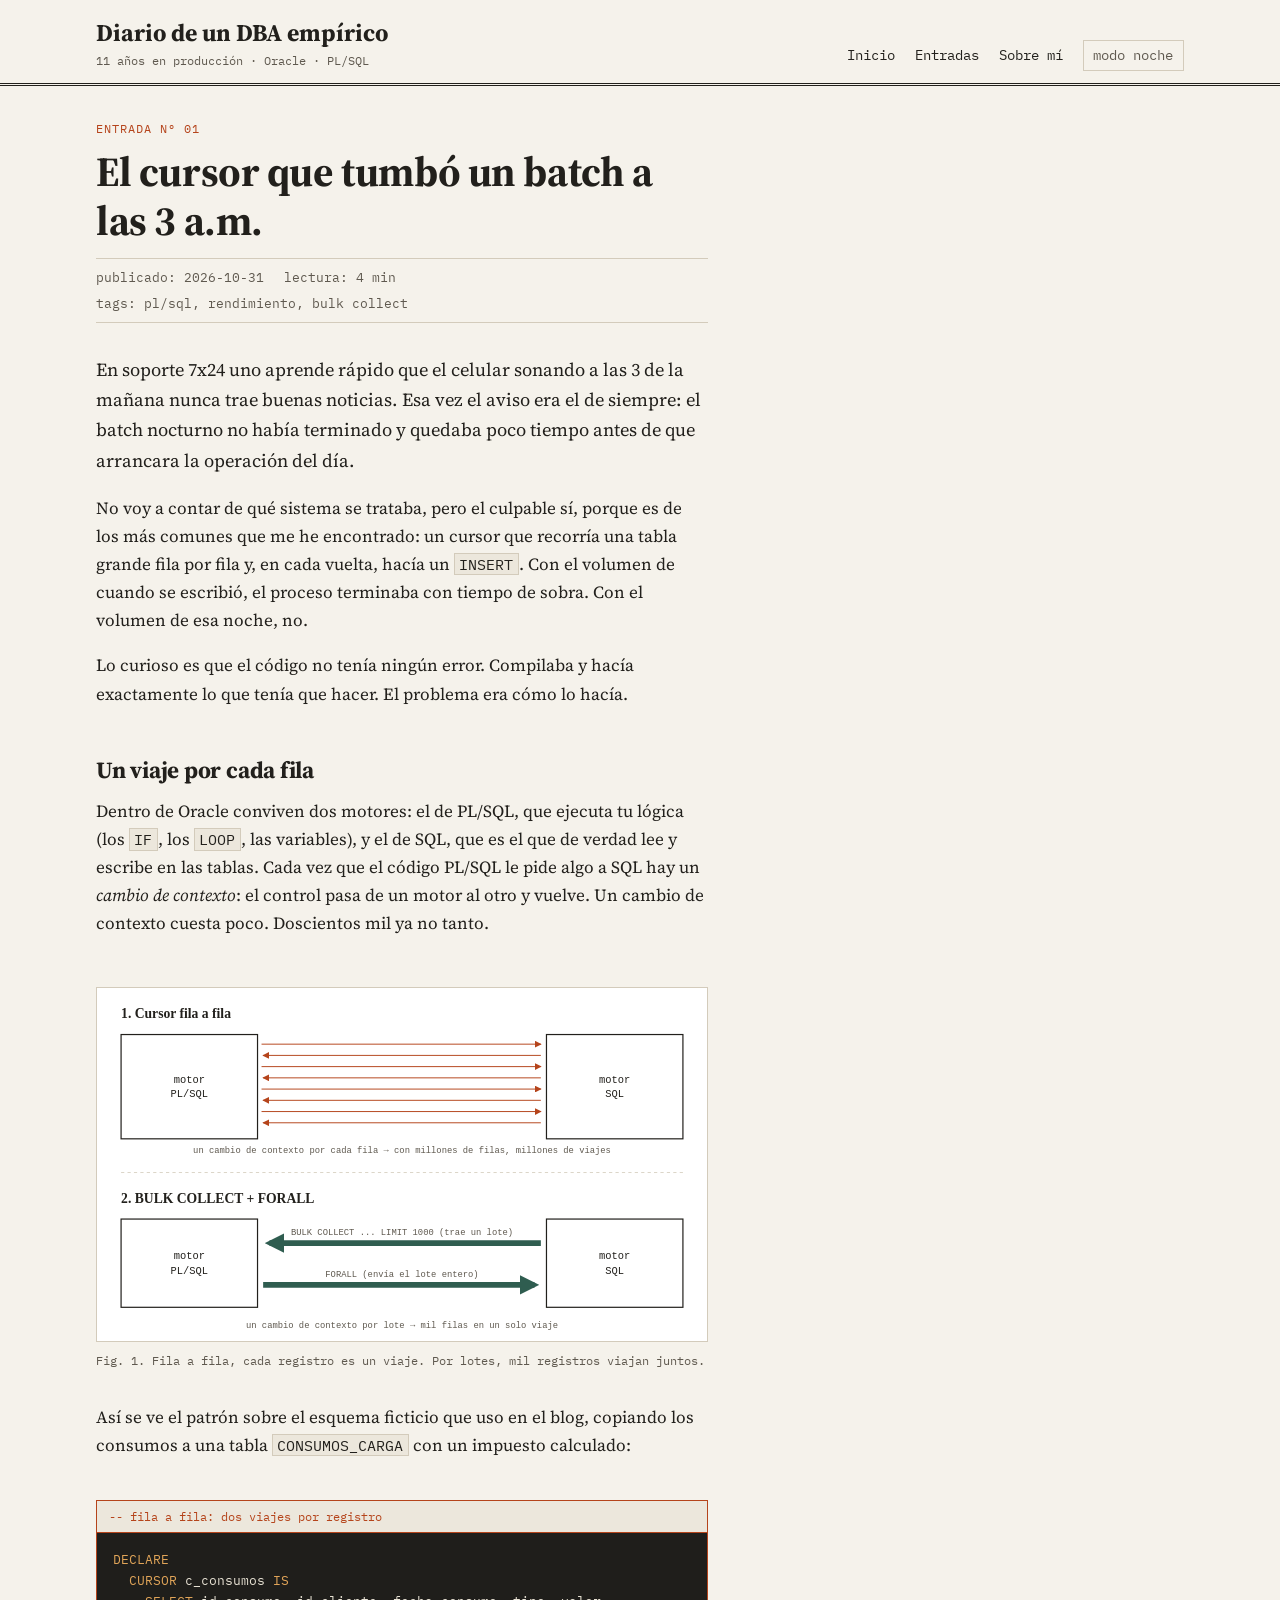
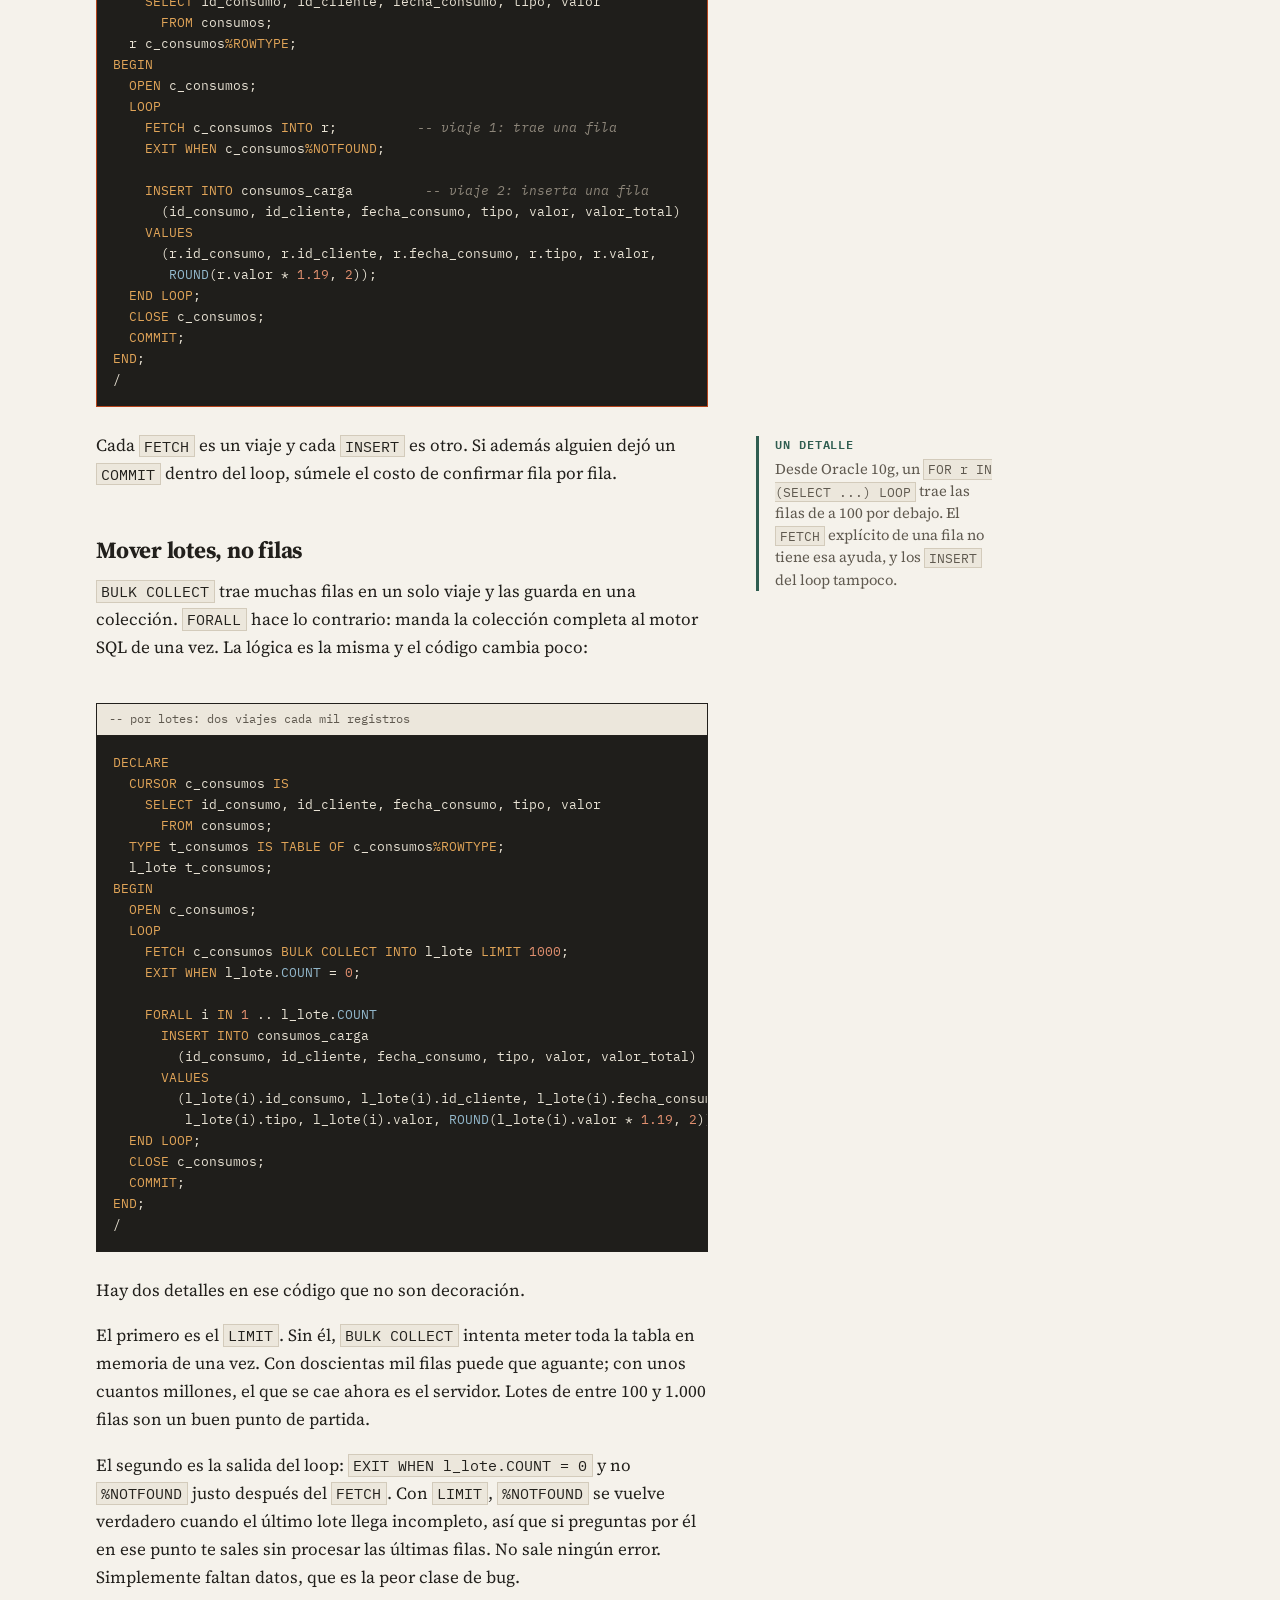
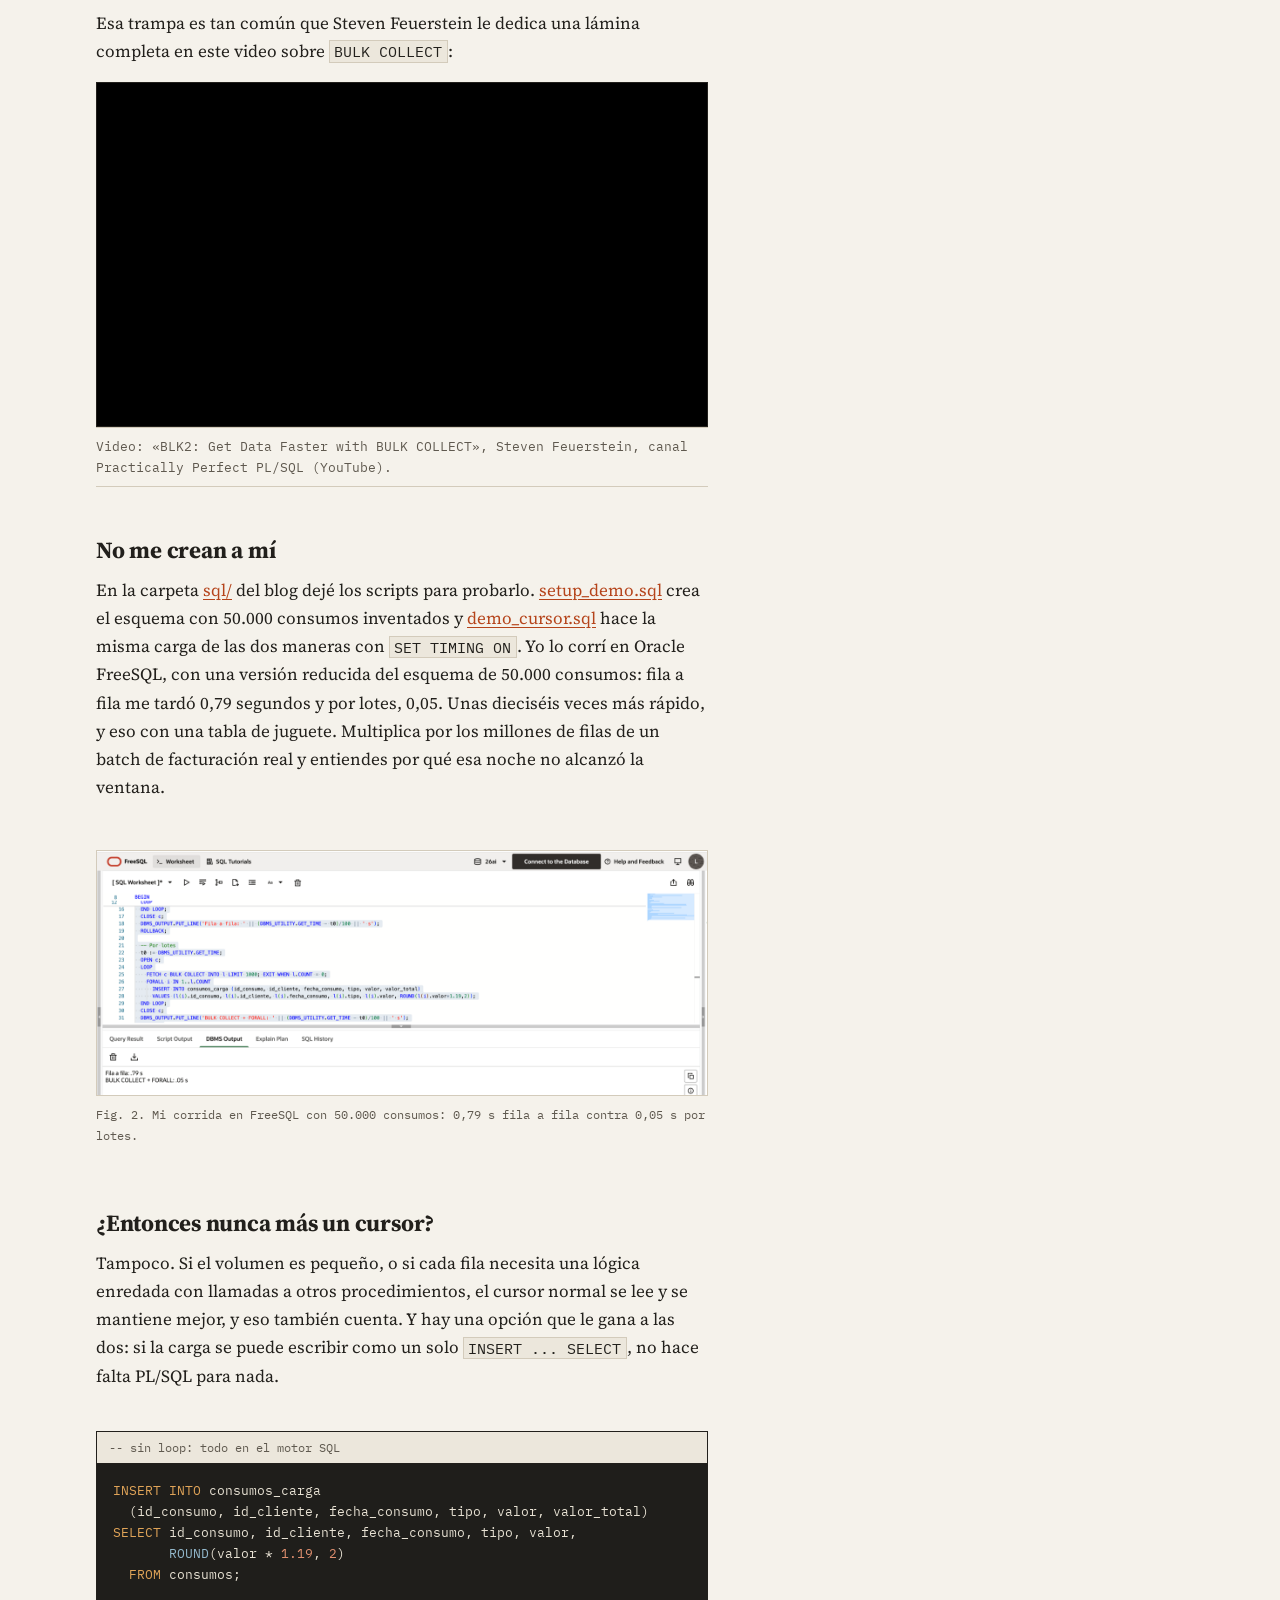
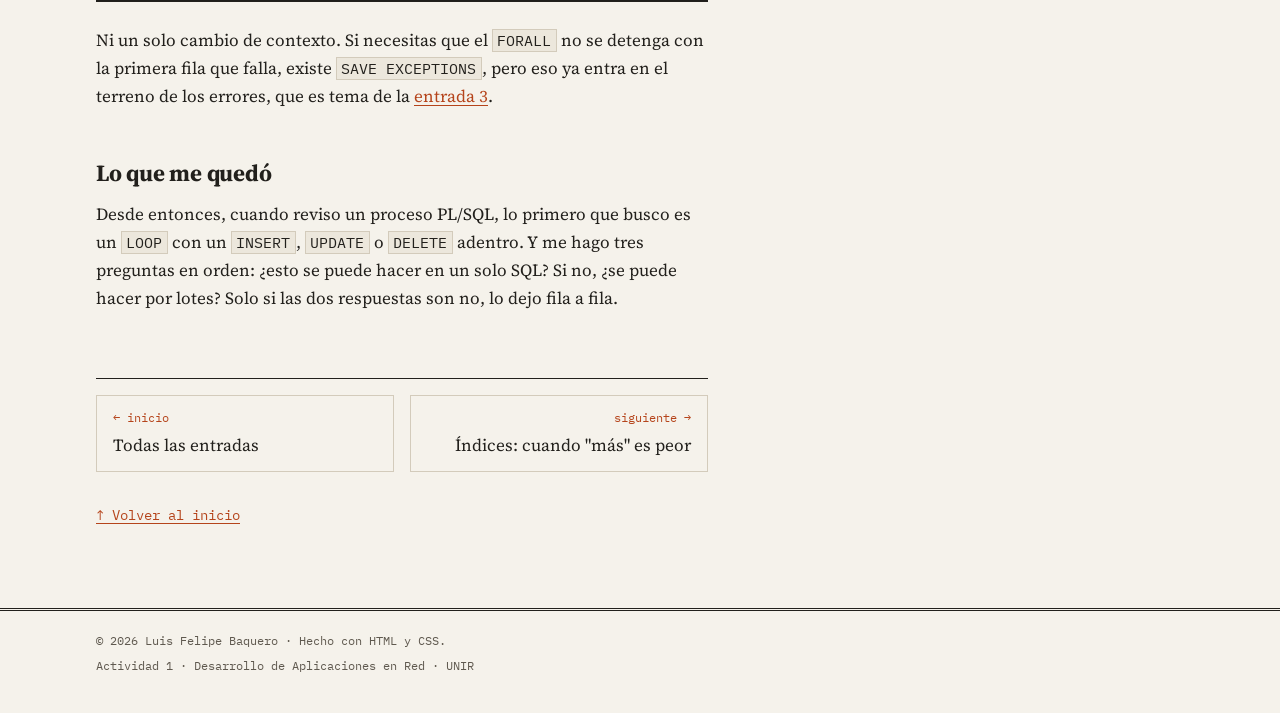
==== posts/cursor-batch-3am.html @ 62eec266 "Blog "Diario de un DBA empírico" (Actividad 1, UNIR) Sitio estático en HTML5 y CSS3: inicio, sobre m" ====
<!DOCTYPE html>
<html lang="es">
<head>
  <meta charset="UTF-8">
  <meta name="viewport" content="width=device-width, initial-scale=1">
  <title>El cursor que tumbó un batch a las 3 a.m. | Diario de un DBA empírico</title>
  <meta name="description" content="Cursores explícitos frente a BULK COLLECT y FORALL, contado desde un batch nocturno de facturación.">

  <!-- Favicon: iniciales FB -->
  <link rel="icon" href="../img/favicon.svg" type="image/svg+xml">
  <link rel="apple-touch-icon" href="../img/apple-touch-icon.png">

  <!-- Tipografías -->
  <link rel="preconnect" href="https://fonts.googleapis.com">
  <link rel="preconnect" href="https://fonts.gstatic.com" crossorigin>
  <link rel="stylesheet" href="https://fonts.googleapis.com/css2?family=IBM+Plex+Mono:wght@400;500;600&amp;family=Source+Serif+4:ital,opsz,wght@0,8..60,400;0,8..60,700;1,8..60,400&amp;display=swap">

  <link rel="stylesheet" href="../css/styles.css">
  <script src="../js/main.js"></script>
</head>
<body>
  <a class="saltar" href="#contenido">Saltar al contenido</a>

  <header class="sitio-cabecera">
    <div class="contenedor">
      <a class="marca" href="../index.html">
        <span class="marca-nombre">Diario de un DBA empírico</span>
        <span class="marca-sub">11 años en producción · Oracle · PL/SQL</span>
      </a>
      <nav class="menu" aria-label="Menú principal">
        <ul>
          <li><a href="../index.html">Inicio</a></li>
          <li><a href="../index.html#entradas">Entradas</a></li>
          <li><a href="../about.html">Sobre mí</a></li>
          <li><button class="btn-tema" type="button">modo noche</button></li>
        </ul>
      </nav>
    </div>
  </header>

  <main id="contenido" class="contenedor">
    <article class="entrada">
      <header class="entrada-cabecera">
        <span class="antetitulo">Entrada Nº 01</span>
        <h1>El cursor que tumbó un batch a las 3 a.m.</h1>
        <p class="entrada-meta">
          <span>publicado: 2026-10-31</span>
          <span>lectura: 4 min</span>
          <span>tags: pl/sql, rendimiento, bulk collect</span>
        </p>
      </header>

      <div class="entrada-cuerpo">
        <!-- REVISAR (Felipe): los tres primeros párrafos cuentan la noche en términos generales.
             Cámbialos con lo que pasó de verdad: qué proceso era, cómo te enteraste, qué viste. -->
        <p>En soporte 7x24 uno aprende rápido que el celular sonando a las 3 de la mañana nunca trae buenas noticias. Esa vez el aviso era el de siempre: el batch nocturno no había terminado y quedaba poco tiempo antes de que arrancara la operación del día.</p>

        <p>No voy a contar de qué sistema se trataba, pero el culpable sí, porque es de los más comunes que me he encontrado: un cursor que recorría una tabla grande fila por fila y, en cada vuelta, hacía un <code>INSERT</code>. Con el volumen de cuando se escribió, el proceso terminaba con tiempo de sobra. Con el volumen de esa noche, no.</p>

        <p>Lo curioso es que el código no tenía ningún error. Compilaba y hacía exactamente lo que tenía que hacer. El problema era cómo lo hacía.</p>

        <h2>Un viaje por cada fila</h2>
        <p>Dentro de Oracle conviven dos motores: el de PL/SQL, que ejecuta tu lógica (los <code>IF</code>, los <code>LOOP</code>, las variables), y el de SQL, que es el que de verdad lee y escribe en las tablas. Cada vez que el código PL/SQL le pide algo a SQL hay un <em>cambio de contexto</em>: el control pasa de un motor al otro y vuelve. Un cambio de contexto cuesta poco. Doscientos mil ya no tanto.</p>

        <figure>
          <img src="../img/cursor-vs-bulk.svg" alt="Diagrama: arriba, el motor PL/SQL y el motor SQL intercambian un mensaje por cada fila; abajo, con BULK COLLECT y FORALL viaja un lote completo en cada cambio de contexto." width="760" height="440">
          <figcaption>Fig. 1. Fila a fila, cada registro es un viaje. Por lotes, mil registros viajan juntos.</figcaption>
        </figure>

        <p>Así se ve el patrón sobre el esquema ficticio que uso en el blog, copiando los consumos a una tabla <code>CONSUMOS_CARGA</code> con un impuesto calculado:</p>

        <div class="codigo codigo--mal">
          <div class="codigo-titulo">-- fila a fila: dos viajes por registro</div>
<pre><code><span class="kw">DECLARE</span>
  <span class="kw">CURSOR</span> c_consumos <span class="kw">IS</span>
    <span class="kw">SELECT</span> id_consumo, id_cliente, fecha_consumo, tipo, valor
      <span class="kw">FROM</span> consumos;
  r c_consumos<span class="kw">%ROWTYPE</span>;
<span class="kw">BEGIN</span>
  <span class="kw">OPEN</span> c_consumos;
  <span class="kw">LOOP</span>
    <span class="kw">FETCH</span> c_consumos <span class="kw">INTO</span> r;          <span class="com">-- viaje 1: trae una fila</span>
    <span class="kw">EXIT WHEN</span> c_consumos<span class="kw">%NOTFOUND</span>;

    <span class="kw">INSERT INTO</span> consumos_carga         <span class="com">-- viaje 2: inserta una fila</span>
      (id_consumo, id_cliente, fecha_consumo, tipo, valor, valor_total)
    <span class="kw">VALUES</span>
      (r.id_consumo, r.id_cliente, r.fecha_consumo, r.tipo, r.valor,
       <span class="fn">ROUND</span>(r.valor * <span class="num">1.19</span>, <span class="num">2</span>));
  <span class="kw">END LOOP</span>;
  <span class="kw">CLOSE</span> c_consumos;
  <span class="kw">COMMIT</span>;
<span class="kw">END</span>;
/</code></pre>
        </div>

        <p>Cada <code>FETCH</code> es un viaje y cada <code>INSERT</code> es otro. Si además alguien dejó un <code>COMMIT</code> dentro del loop, súmele el costo de confirmar fila por fila.</p>

        <aside class="nota-margen">
          <strong>Un detalle</strong>
          Desde Oracle 10g, un <code>FOR r IN (SELECT ...) LOOP</code> trae las filas de a 100 por debajo. El <code>FETCH</code> explícito de una fila no tiene esa ayuda, y los <code>INSERT</code> del loop tampoco.
        </aside>

        <h2>Mover lotes, no filas</h2>
        <p><code>BULK COLLECT</code> trae muchas filas en un solo viaje y las guarda en una colección. <code>FORALL</code> hace lo contrario: manda la colección completa al motor SQL de una vez. La lógica es la misma y el código cambia poco:</p>

        <div class="codigo">
          <div class="codigo-titulo">-- por lotes: dos viajes cada mil registros</div>
<pre><code><span class="kw">DECLARE</span>
  <span class="kw">CURSOR</span> c_consumos <span class="kw">IS</span>
    <span class="kw">SELECT</span> id_consumo, id_cliente, fecha_consumo, tipo, valor
      <span class="kw">FROM</span> consumos;
  <span class="kw">TYPE</span> t_consumos <span class="kw">IS TABLE OF</span> c_consumos<span class="kw">%ROWTYPE</span>;
  l_lote t_consumos;
<span class="kw">BEGIN</span>
  <span class="kw">OPEN</span> c_consumos;
  <span class="kw">LOOP</span>
    <span class="kw">FETCH</span> c_consumos <span class="kw">BULK COLLECT INTO</span> l_lote <span class="kw">LIMIT</span> <span class="num">1000</span>;
    <span class="kw">EXIT WHEN</span> l_lote.<span class="fn">COUNT</span> = <span class="num">0</span>;

    <span class="kw">FORALL</span> i <span class="kw">IN</span> <span class="num">1</span> .. l_lote.<span class="fn">COUNT</span>
      <span class="kw">INSERT INTO</span> consumos_carga
        (id_consumo, id_cliente, fecha_consumo, tipo, valor, valor_total)
      <span class="kw">VALUES</span>
        (l_lote(i).id_consumo, l_lote(i).id_cliente, l_lote(i).fecha_consumo,
         l_lote(i).tipo, l_lote(i).valor, <span class="fn">ROUND</span>(l_lote(i).valor * <span class="num">1.19</span>, <span class="num">2</span>));
  <span class="kw">END LOOP</span>;
  <span class="kw">CLOSE</span> c_consumos;
  <span class="kw">COMMIT</span>;
<span class="kw">END</span>;
/</code></pre>
        </div>

        <p>Hay dos detalles en ese código que no son decoración.</p>

        <p>El primero es el <code>LIMIT</code>. Sin él, <code>BULK COLLECT</code> intenta meter toda la tabla en memoria de una vez. Con doscientas mil filas puede que aguante; con unos cuantos millones, el que se cae ahora es el servidor. Lotes de entre 100 y 1.000 filas son un buen punto de partida.</p>

        <p>El segundo es la salida del loop: <code>EXIT WHEN l_lote.COUNT = 0</code> y no <code>%NOTFOUND</code> justo después del <code>FETCH</code>. Con <code>LIMIT</code>, <code>%NOTFOUND</code> se vuelve verdadero cuando el último lote llega incompleto, así que si preguntas por él en ese punto te sales sin procesar las últimas filas. No sale ningún error. Simplemente faltan datos, que es la peor clase de bug.</p>

        <p>Esa trampa es tan común que Steven Feuerstein le dedica una lámina completa en este video sobre <code>BULK COLLECT</code>:</p>
        <div class="video">
          <iframe src="https://www.youtube-nocookie.com/embed/NSx594bQOQY" title="BLK2: Get Data Faster with BULK COLLECT, de Steven Feuerstein" loading="lazy" allow="accelerometer; clipboard-write; encrypted-media; gyroscope; picture-in-picture; web-share" referrerpolicy="strict-origin-when-cross-origin" allowfullscreen></iframe>
        </div>
        <p class="entrada-meta">Video: «BLK2: Get Data Faster with BULK COLLECT», Steven Feuerstein, canal Practically Perfect PL/SQL (YouTube).</p>

        <h2>No me crean a mí</h2>
        <p>En la carpeta <a href="../sql/setup_demo.sql">sql/</a> del blog dejé los scripts para probarlo. <a href="../sql/setup_demo.sql">setup_demo.sql</a> crea el esquema con 50.000 consumos inventados y <a href="../sql/demo_cursor.sql">demo_cursor.sql</a> hace la misma carga de las dos maneras con <code>SET TIMING ON</code>. Yo lo corrí en Oracle FreeSQL, con una versión reducida del esquema de 50.000 consumos: fila a fila me tardó 0,79 segundos y por lotes, 0,05. Unas dieciséis veces más rápido, y eso con una tabla de juguete. Multiplica por los millones de filas de un batch de facturación real y entiendes por qué esa noche no alcanzó la ventana.</p>

        <figure>
          <img src="../img/cursor-tiempos.png" alt="Pantallazo de Oracle FreeSQL: el bloque PL/SQL con la carga por lotes y, en la pestaña DBMS Output, los tiempos medidos: fila a fila 0,79 segundos y BULK COLLECT más FORALL 0,05 segundos." width="1400" height="560" loading="lazy">
          <figcaption>Fig. 2. Mi corrida en FreeSQL con 50.000 consumos: 0,79 s fila a fila contra 0,05 s por lotes.</figcaption>
        </figure>


        <h2>¿Entonces nunca más un cursor?</h2>
        <p>Tampoco. Si el volumen es pequeño, o si cada fila necesita una lógica enredada con llamadas a otros procedimientos, el cursor normal se lee y se mantiene mejor, y eso también cuenta. Y hay una opción que le gana a las dos: si la carga se puede escribir como un solo <code>INSERT ... SELECT</code>, no hace falta PL/SQL para nada.</p>

        <div class="codigo">
          <div class="codigo-titulo">-- sin loop: todo en el motor SQL</div>
<pre><code><span class="kw">INSERT INTO</span> consumos_carga
  (id_consumo, id_cliente, fecha_consumo, tipo, valor, valor_total)
<span class="kw">SELECT</span> id_consumo, id_cliente, fecha_consumo, tipo, valor,
       <span class="fn">ROUND</span>(valor * <span class="num">1.19</span>, <span class="num">2</span>)
  <span class="kw">FROM</span> consumos;</code></pre>
        </div>

        <p>Ni un solo cambio de contexto. Si necesitas que el <code>FORALL</code> no se detenga con la primera fila que falla, existe <code>SAVE EXCEPTIONS</code>, pero eso ya entra en el terreno de los errores, que es tema de la <a href="errores-plsql.html">entrada 3</a>.</p>

        <h2>Lo que me quedó</h2>
        <!-- REVISAR (Felipe): ajusta esta regla si la tuya es distinta. -->
        <p>Desde entonces, cuando reviso un proceso PL/SQL, lo primero que busco es un <code>LOOP</code> con un <code>INSERT</code>, <code>UPDATE</code> o <code>DELETE</code> adentro. Y me hago tres preguntas en orden: ¿esto se puede hacer en un solo SQL? Si no, ¿se puede hacer por lotes? Solo si las dos respuestas son no, lo dejo fila a fila.</p>

      </div>

      <!-- Navegación entre entradas -->
      <nav class="entre-entradas" aria-label="Navegación entre entradas">
        <a class="anterior" href="../index.html"><small>← inicio</small>Todas las entradas</a>
        <a class="siguiente" href="indices-mas-es-peor.html"><small>siguiente →</small>Índices: cuando "más" es peor</a>
      </nav>
      <p class="volver"><a href="../index.html">↑ Volver al inicio</a></p>
    </article>
  </main>

  <!-- PIE DE PÁGINA: componente compartido, definido en js/main.js -->
  <sitio-pie></sitio-pie>
</body>
</html>
---- css/styles.css ----
/* ==========================================================================
   Diario de un DBA empírico — hoja de estilos principal
   --------------------------------------------------------------------------
   Idea visual: un cuaderno de ingeniero. Papel cálido, tinta oscura y un
   único acento rojo "lápiz de corrección". Texto en serif para leer
   cómodo; datos (fechas, números, etiquetas) en monoespaciada, como si
   fueran líneas de un log.

   Orden del archivo:
     1. Variables (colores, tipografía, medidas)
     2. Modo oscuro
     3. Reset y base
     4. Cabecera y menú
     5. Portada (index): presentación y fichas de entradas
     6. Entrada (post): cabecera, cuerpo, notas al margen
     7. Código SQL y resaltado
     8. Figuras, tablas y video
     9. Navegación entre entradas
    10. Pie de página
    11. Utilidades y accesibilidad
    12. Pantallas medianas y grandes (móvil primero)
   ========================================================================== */


/* 1. VARIABLES ------------------------------------------------------------ */
:root {
  /* Colores del modo claro */
  --papel: #f5f2eb;          /* fondo general */
  --papel-2: #ece7dc;        /* fondo de cajas y notas */
  --tinta: #22201c;          /* texto principal */
  --tinta-suave: #5f594f;    /* texto secundario */
  --linea: #d3cbbb;          /* bordes y separadores */
  --acento: #b5441b;         /* rojo lápiz: enlaces y detalles */
  --acento-2: #2f5d50;       /* verde apagado: etiquetas */

  /* Bloques de código: siempre oscuros, como una terminal */
  --codigo-fondo: #1f1e1b;
  --codigo-texto: #e8e2d4;
  --tk-kw: #e0a458;          /* palabras clave: SELECT, BEGIN... */
  --tk-str: #a9c79f;         /* cadenas de texto */
  --tk-com: #8d867a;         /* comentarios */
  --tk-num: #e08f6f;         /* números */
  --tk-fn: #93b8cc;          /* funciones y tipos */

  /* Tipografía (Google Fonts, cargadas en cada HTML) */
  --f-texto: "Source Serif 4", Georgia, "Times New Roman", serif;
  --f-mono: "IBM Plex Mono", "Courier New", monospace;

  /* Medidas */
  --ancho-texto: 68ch;       /* largo de línea cómodo para leer */
  --ancho-sitio: 72rem;
  --gutter: 1rem;
}


/* 2. MODO OSCURO -----------------------------------------------------------
   Se activa solo si el sistema lo pide (prefers-color-scheme) o si el
   lector pulsa el botón "modo noche" (js/main.js pone data-theme).      */
@media (prefers-color-scheme: dark) {
  :root:not([data-theme="light"]) {
    --papel: #191816;
    --papel-2: #23211e;
    --tinta: #e6e1d6;
    --tinta-suave: #a59f92;
    --linea: #3b3833;
    --acento: #e2805a;
    --acento-2: #86b8a7;
    --codigo-fondo: #0f0f0e;
  }
}
:root[data-theme="dark"] {
  --papel: #191816;
  --papel-2: #23211e;
  --tinta: #e6e1d6;
  --tinta-suave: #a59f92;
  --linea: #3b3833;
  --acento: #e2805a;
  --acento-2: #86b8a7;
  --codigo-fondo: #0f0f0e;
}


/* 3. RESET Y BASE --------------------------------------------------------- */
*,
*::before,
*::after { box-sizing: border-box; }

html { -webkit-text-size-adjust: 100%; }

body {
  margin: 0;
  background: var(--papel);
  color: var(--tinta);
  font-family: var(--f-texto);
  font-size: 1.0625rem;      /* 17px: la serif se lee mejor un poco grande */
  line-height: 1.65;
}

img, svg, video, iframe { max-width: 100%; display: block; }

h1, h2, h3 {
  line-height: 1.2;
  font-weight: 700;
  letter-spacing: -0.01em;
  margin: 2rem 0 0.75rem;
}
h1 { font-size: 2rem; }
h2 { font-size: 1.45rem; }
h3 { font-size: 1.15rem; }

p { margin: 0 0 1.1rem; }

a {
  color: var(--acento);
  text-decoration-thickness: 1px;
  text-underline-offset: 3px;
}
a:hover { text-decoration-thickness: 2px; }

::selection { background: var(--acento); color: var(--papel); }

/* Contenedor centrado con margen lateral de 16px en móvil */
.contenedor {
  width: 100%;
  max-width: var(--ancho-sitio);
  margin: 0 auto;
  padding: 0 var(--gutter);
}


/* 4. CABECERA Y MENÚ -------------------------------------------------------
   Doble línea inferior, como el cabezote de un periódico viejo.          */
.sitio-cabecera {
  border-bottom: 3px double var(--tinta);
  padding: 1.25rem 0 0.75rem;
}

.sitio-cabecera .contenedor {
  display: flex;
  flex-direction: column;
  gap: 0.75rem;
}

.marca {
  color: var(--tinta);
  text-decoration: none;
  display: block;
}
.marca-nombre {
  display: block;
  font-size: 1.5rem;
  font-weight: 700;
  line-height: 1.1;
}
.marca-sub {
  display: block;
  font-family: var(--f-mono);
  font-size: 0.75rem;
  color: var(--tinta-suave);
  margin-top: 0.3rem;
}

.menu ul {
  list-style: none;
  margin: 0;
  padding: 0;
  display: flex;
  flex-wrap: wrap;
  align-items: center;
  gap: 0.25rem 1.25rem;
  font-family: var(--f-mono);
  font-size: 0.85rem;
}
.menu a {
  color: var(--tinta);
  text-decoration: none;
  padding: 0.25rem 0;
  border-bottom: 2px solid transparent;
}
.menu a:hover { border-bottom-color: var(--linea); }
/* Página actual: subrayado rojo (se marca con aria-current en el HTML) */
.menu a[aria-current="page"] { border-bottom-color: var(--acento); }

/* Botón de modo noche: texto, sin íconos */
.btn-tema {
  font: inherit;
  color: var(--tinta-suave);
  background: none;
  border: 1px solid var(--linea);
  padding: 0.2rem 0.6rem;
  cursor: pointer;
}
.btn-tema:hover { color: var(--tinta); border-color: var(--tinta-suave); }


/* 5. PORTADA ---------------------------------------------------------------- */
.presentacion {
  padding: 2.5rem 0 1.5rem;
  max-width: var(--ancho-texto);
}
.presentacion h1 { margin-top: 0; font-size: 2.1rem; }
.presentacion p { color: var(--tinta-suave); font-size: 1.1rem; }

/* Presentación con foto: en móvil la foto va debajo, pequeña;
   en pantallas medianas se pone a la derecha del texto (ver sección 12). */
.presentacion--foto { max-width: none; display: grid; gap: 1.5rem; }
.presentacion-texto { max-width: var(--ancho-texto); }
.retrato.retrato--inicio {
  display: block;
  max-width: 10rem;
  margin: 0;
  transform: rotate(2deg);
}
.retrato.retrato--inicio:hover { transform: rotate(0deg); }

/* Etiqueta pequeña en mono encima de títulos ("Entrada Nº 01", etc.) */
.antetitulo {
  display: block;
  font-family: var(--f-mono);
  font-size: 0.78rem;
  color: var(--acento);
  text-transform: uppercase;
  letter-spacing: 0.08em;
  margin-bottom: 0.5rem;
}

.seccion-titulo {
  font-family: var(--f-mono);
  font-size: 0.85rem;
  font-weight: 500;
  text-transform: uppercase;
  letter-spacing: 0.08em;
  color: var(--tinta-suave);
  border-top: 1px solid var(--tinta);
  padding-top: 0.6rem;
  margin: 2rem 0 1.25rem;
}

/* Fichas de entradas: inspiradas en las fichas de biblioteca.
   Esquinas rectas, borde fino y una franja superior con número y fecha. */
.fichas {
  list-style: none;
  margin: 0 0 3rem;
  padding: 0;
  display: grid;
  gap: 1.5rem;
}

.ficha {
  background: var(--papel);
  border: 1px solid var(--tinta);
  display: flex;
  flex-direction: column;
  transition: transform 0.15s ease, box-shadow 0.15s ease;
}
/* Al pasar el mouse la ficha "se levanta" del montón */
.ficha:hover {
  transform: translate(-3px, -3px);
  box-shadow: 4px 4px 0 var(--tinta);
}

.ficha-franja {
  display: flex;
  justify-content: space-between;
  font-family: var(--f-mono);
  font-size: 0.75rem;
  color: var(--tinta-suave);
  border-bottom: 1px solid var(--linea);
  padding: 0.45rem 0.9rem;
}
.ficha-franja .num { color: var(--acento); font-weight: 600; }

.ficha-img {
  border-bottom: 1px solid var(--linea);
  background: var(--papel-2);
}
.ficha-img { background: #fff; }
.ficha-img img { width: 100%; height: auto; aspect-ratio: 16 / 9; object-fit: contain; padding: 0.5rem; }

.ficha-cuerpo { padding: 1rem 0.9rem 1.1rem; flex: 1; display: flex; flex-direction: column; }
.ficha h3 { margin: 0 0 0.5rem; font-size: 1.2rem; }
.ficha h3 a { color: var(--tinta); text-decoration: none; }
/* El enlace del título cubre toda la ficha para que sea fácil de tocar en el móvil */
.ficha h3 a::after { content: ""; position: absolute; inset: 0; }
.ficha { position: relative; }
.ficha p { font-size: 0.98rem; color: var(--tinta-suave); margin-bottom: 0.9rem; }
.ficha-pie {
  margin-top: auto;
  font-family: var(--f-mono);
  font-size: 0.78rem;
  color: var(--acento);
}


/* 6. ENTRADA ---------------------------------------------------------------- */
.entrada { padding: 2rem 0 1rem; }

.entrada-cabecera { max-width: var(--ancho-texto); margin-bottom: 2rem; }
.entrada-cabecera h1 { margin-top: 0; }

/* Línea de datos debajo del título, estilo log */
.entrada-meta {
  font-family: var(--f-mono);
  font-size: 0.8rem;
  color: var(--tinta-suave);
  border-top: 1px solid var(--linea);
  border-bottom: 1px solid var(--linea);
  padding: 0.5rem 0;
  display: flex;
  flex-wrap: wrap;
  gap: 0.25rem 1.25rem;
}

.entrada-cuerpo { max-width: var(--ancho-texto); }
.entrada-cuerpo > p:first-of-type { font-size: 1.15rem; }

.entrada-cuerpo ul,
.entrada-cuerpo ol { padding-left: 1.3rem; margin: 0 0 1.1rem; }
.entrada-cuerpo li { margin-bottom: 0.35rem; }

.entrada-cuerpo blockquote {
  margin: 1.5rem 0;
  padding: 0 0 0 1rem;
  border-left: 3px solid var(--acento);
  font-style: italic;
  color: var(--tinta-suave);
}

/* Código dentro de un párrafo */
:not(pre) > code {
  font-family: var(--f-mono);
  font-size: 0.88em;
  background: var(--papel-2);
  border: 1px solid var(--linea);
  padding: 0.05em 0.3em;
}

/* Nota al margen: en móvil es una caja con borde izquierdo;
   en pantallas grandes se va a la columna de la derecha (ver sección 12). */
.nota-margen {
  font-size: 0.92rem;
  line-height: 1.5;
  color: var(--tinta-suave);
  background: var(--papel-2);
  border-left: 3px solid var(--acento-2);
  padding: 0.75rem 1rem;
  margin: 1.5rem 0;
}
.nota-margen strong {
  display: block;
  font-family: var(--f-mono);
  font-size: 0.72rem;
  font-weight: 600;
  text-transform: uppercase;
  letter-spacing: 0.08em;
  color: var(--acento-2);
  margin-bottom: 0.3rem;
}


/* 7. CÓDIGO SQL Y RESALTADO -------------------------------------------------
   El resaltado se hace a mano con <span class="kw|str|com|num|fn">, sin
   librerías externas. Así funciona sin internet y pasa el validador.     */
.codigo {
  margin: 1.5rem 0;
  border: 1px solid var(--tinta);
}
/* Franja superior con el nombre del archivo */
.codigo-titulo {
  font-family: var(--f-mono);
  font-size: 0.75rem;
  color: var(--tinta-suave);
  background: var(--papel-2);
  border-bottom: 1px solid var(--tinta);
  padding: 0.35rem 0.75rem;
}
.codigo pre {
  margin: 0;
  padding: 1rem;
  overflow-x: auto;             /* en móvil el código hace scroll, la página no */
  background: var(--codigo-fondo);
  color: var(--codigo-texto);
  font-family: var(--f-mono);
  font-size: 0.82rem;
  line-height: 1.6;
  tab-size: 2;
}
.codigo code { font-family: inherit; }

.kw  { color: var(--tk-kw); }
.str { color: var(--tk-str); }
.com { color: var(--tk-com); font-style: italic; }
.num { color: var(--tk-num); }
.fn  { color: var(--tk-fn); }

/* Variante para código "malo" (lo que no hay que hacer) */
.codigo--mal { border-color: var(--acento); }
.codigo--mal .codigo-titulo { color: var(--acento); border-bottom-color: var(--acento); }


/* 8. FIGURAS, TABLAS Y VIDEO ------------------------------------------------ */
figure { margin: 2rem 0; }
figure img { width: 100%; height: auto; border: 1px solid var(--linea); background: #fff; }
figcaption {
  font-family: var(--f-mono);
  font-size: 0.78rem;
  color: var(--tinta-suave);
  margin-top: 0.5rem;
}

/* Los SVG propios tienen fondo blanco; en modo oscuro se baja un poco el brillo */
:root[data-theme="dark"] figure img { filter: brightness(0.9); }
@media (prefers-color-scheme: dark) {
  :root:not([data-theme="light"]) figure img { filter: brightness(0.9); }
}

/* Foto de la página "Sobre mí": marco tipo foto impresa, levemente girada */
.retrato {
  max-width: 16rem;
  margin: 0 0 2rem;
  background: #fff;
  padding: 0.6rem 0.6rem 0.4rem;
  border: 1px solid var(--linea);
  transform: rotate(-1.5deg);
}
.retrato img { border: 0; width: 100%; height: auto; }

.tabla-scroll { overflow-x: auto; margin: 1.5rem 0; }
table {
  width: 100%;
  border-collapse: collapse;
  font-size: 0.92rem;
}
th, td {
  text-align: left;
  padding: 0.5rem 0.75rem;
  border-bottom: 1px solid var(--linea);
  vertical-align: top;
}
th {
  font-family: var(--f-mono);
  font-size: 0.75rem;
  font-weight: 600;
  text-transform: uppercase;
  letter-spacing: 0.05em;
  border-bottom: 2px solid var(--tinta);
}

/* Video de YouTube responsive: la caja mantiene 16:9 en cualquier ancho */
.video {
  position: relative;
  aspect-ratio: 16 / 9;
  border: 1px solid var(--tinta);
  background: #000;
}
.video iframe {
  position: absolute;
  inset: 0;
  width: 100%;
  height: 100%;
  border: 0;
}


/* 9. NAVEGACIÓN ENTRE ENTRADAS --------------------------------------------- */
.entre-entradas {
  max-width: var(--ancho-texto);
  margin: 3rem 0 2rem;
  border-top: 1px solid var(--tinta);
  padding-top: 1rem;
  display: grid;
  gap: 1rem;
}
.entre-entradas a {
  display: block;
  text-decoration: none;
  color: var(--tinta);
  border: 1px solid var(--linea);
  padding: 0.75rem 1rem;
}
.entre-entradas a:hover { border-color: var(--tinta); }
.entre-entradas small {
  display: block;
  font-family: var(--f-mono);
  font-size: 0.75rem;
  color: var(--acento);
  margin-bottom: 0.2rem;
}
.entre-entradas .siguiente { text-align: right; }
.volver {
  font-family: var(--f-mono);
  font-size: 0.85rem;
}


/* 10. PIE DE PÁGINA --------------------------------------------------------- */
/* <sitio-pie> es el componente de js/main.js; los elementos propios son
   "inline" por defecto, así que se le dice que se comporte como bloque. */
sitio-pie { display: block; }

.sitio-pie {
  border-top: 3px double var(--tinta);
  margin-top: 3rem;
  padding: 1.25rem 0 2rem;
  font-family: var(--f-mono);
  font-size: 0.75rem;
  color: var(--tinta-suave);
}
.sitio-pie p { margin: 0 0 0.35rem; }


/* 11. UTILIDADES Y ACCESIBILIDAD ------------------------------------------- */
/* Enlace "saltar al contenido": invisible hasta que se navega con teclado */
.saltar {
  position: absolute;
  left: -999px;
  top: 0;
  background: var(--tinta);
  color: var(--papel);
  padding: 0.5rem 1rem;
  z-index: 10;
}
.saltar:focus { left: 0; }

:focus-visible { outline: 2px solid var(--acento); outline-offset: 2px; }

/* Si el usuario pidió menos animación, se respeta */
@media (prefers-reduced-motion: reduce) {
  * { transition: none !important; }
}


/* 12. PANTALLAS MEDIANAS Y GRANDES ---------------------------------------- */
@media (min-width: 48rem) {               /* desde 768px */
  :root { --gutter: 2rem; }
  h1 { font-size: 2.6rem; }
  .presentacion h1 { font-size: 2.8rem; }

  .sitio-cabecera .contenedor {
    flex-direction: row;
    justify-content: space-between;
    align-items: flex-end;
  }

  .fichas { grid-template-columns: repeat(2, 1fr); }

  .presentacion--foto { grid-template-columns: minmax(0, 1fr) 13rem; align-items: center; column-gap: 3rem; }
  .retrato.retrato--inicio { max-width: 13rem; justify-self: end; }

  .entre-entradas { grid-template-columns: 1fr 1fr; }
}

@media (min-width: 68rem) {               /* desde ~1090px */
  .fichas { grid-template-columns: repeat(3, 1fr); }

  /* La entrada pasa a dos columnas: texto + margen para notas */
  .entrada-cuerpo {
    max-width: none;
    display: grid;
    grid-template-columns: minmax(0, var(--ancho-texto)) 15rem;
    column-gap: 3rem;
  }
  .entrada-cuerpo > * { grid-column: 1; }
  /* En "Sobre mí" la foto va en la columna derecha */
  .entrada-cuerpo > .retrato {
    grid-column: 2;
    grid-row: 1 / span 4;
    align-self: start;
  }
  .entrada-cuerpo > .nota-margen {
    grid-column: 2;
    grid-row: span 3;              /* queda al lado del párrafo que la precede en el HTML */
    align-self: start;
    margin-top: 0.3rem;
    background: none;
    padding: 0 0 0 1rem;
  }
  /* Nota que se queda dentro del texto (cuando la columna derecha ya está ocupada) */
  .entrada-cuerpo > .nota-margen.nota-inline {
    grid-column: 1;
    grid-row: auto;
    background: var(--papel-2);
    padding: 0.75rem 1rem;
  }
}
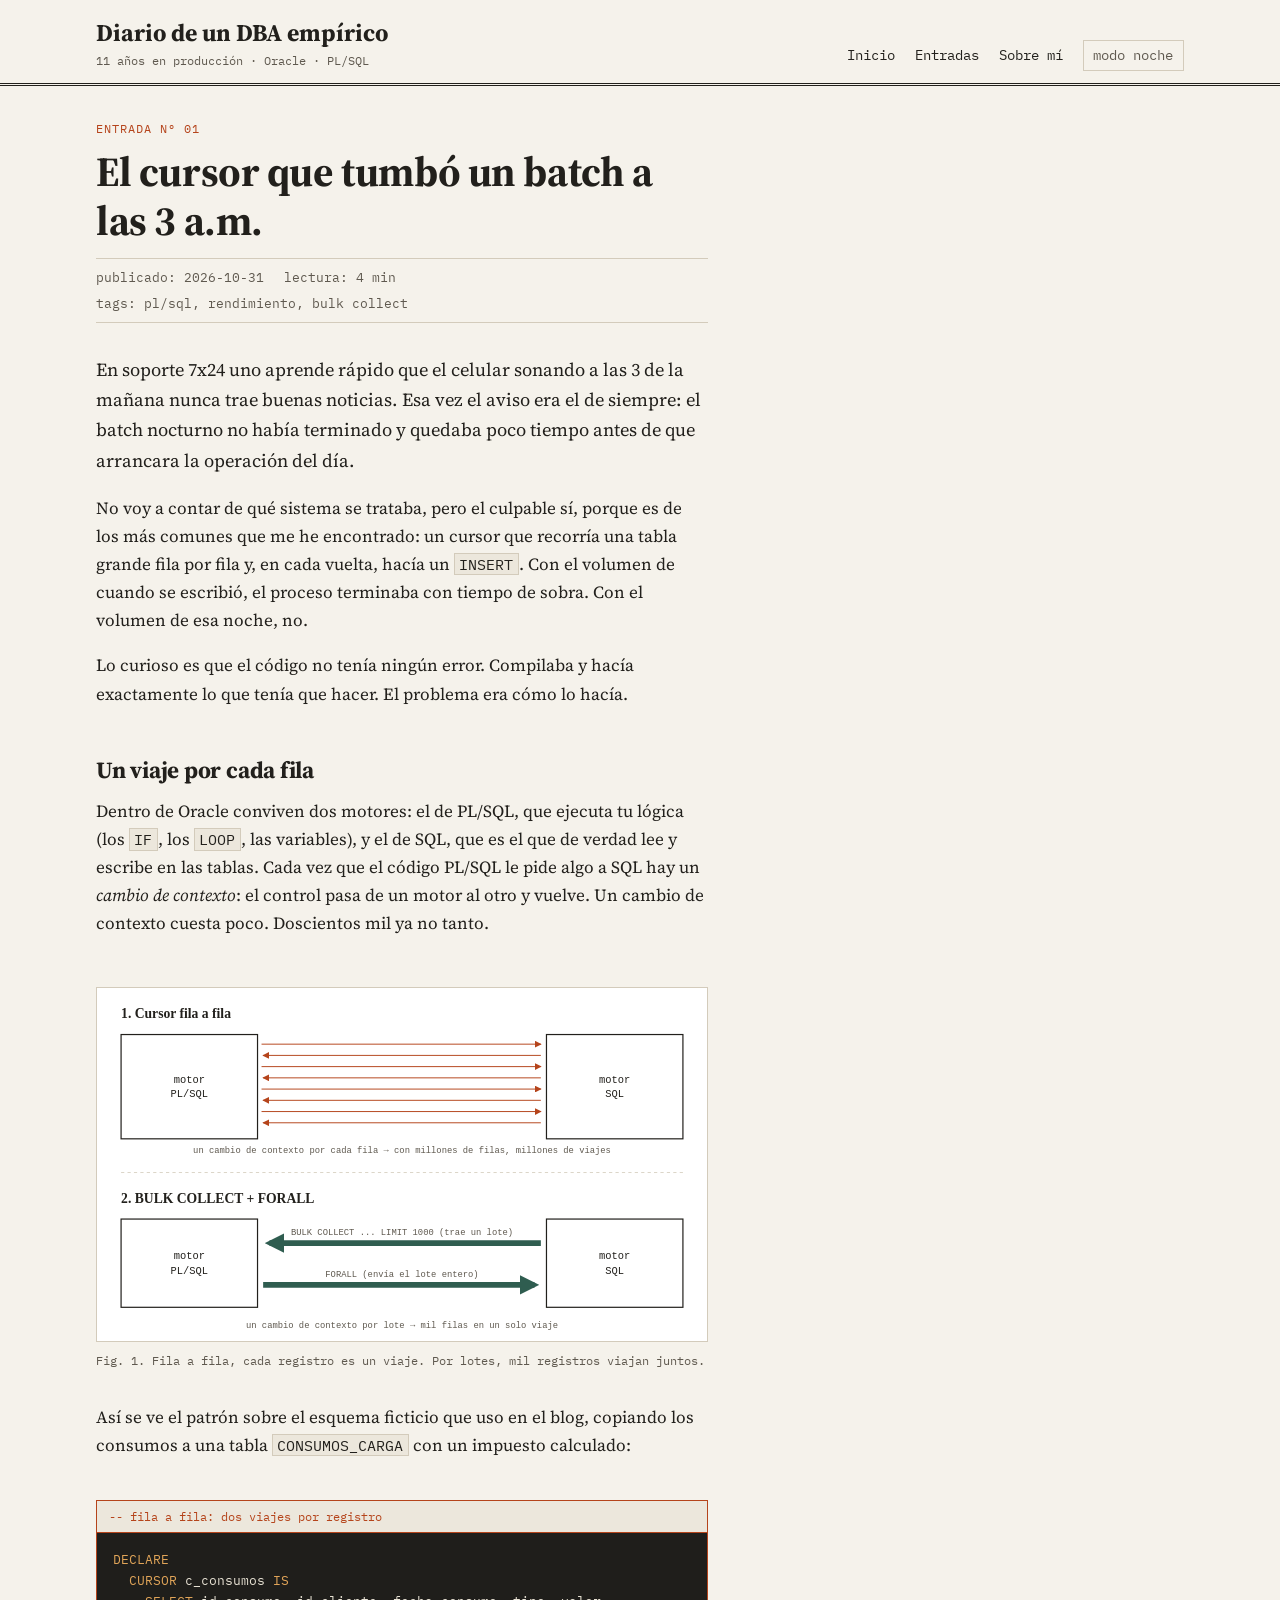
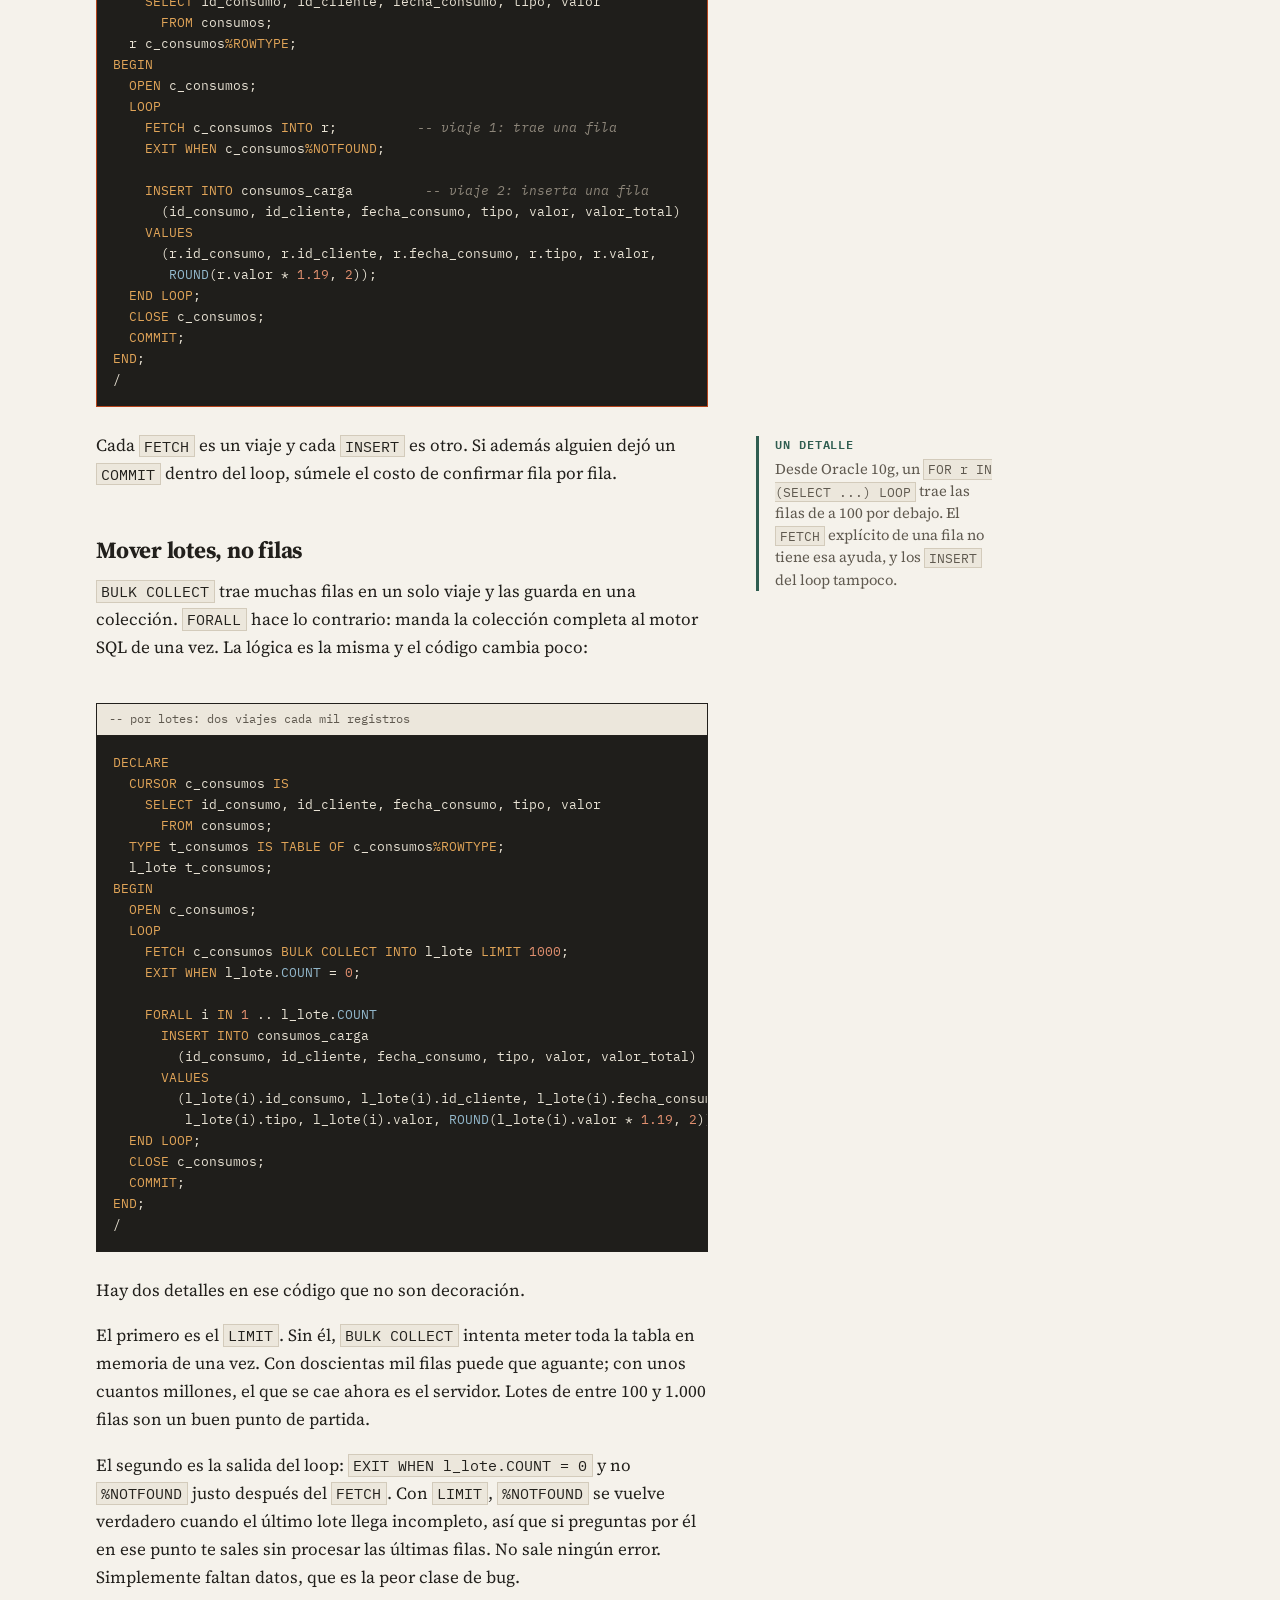
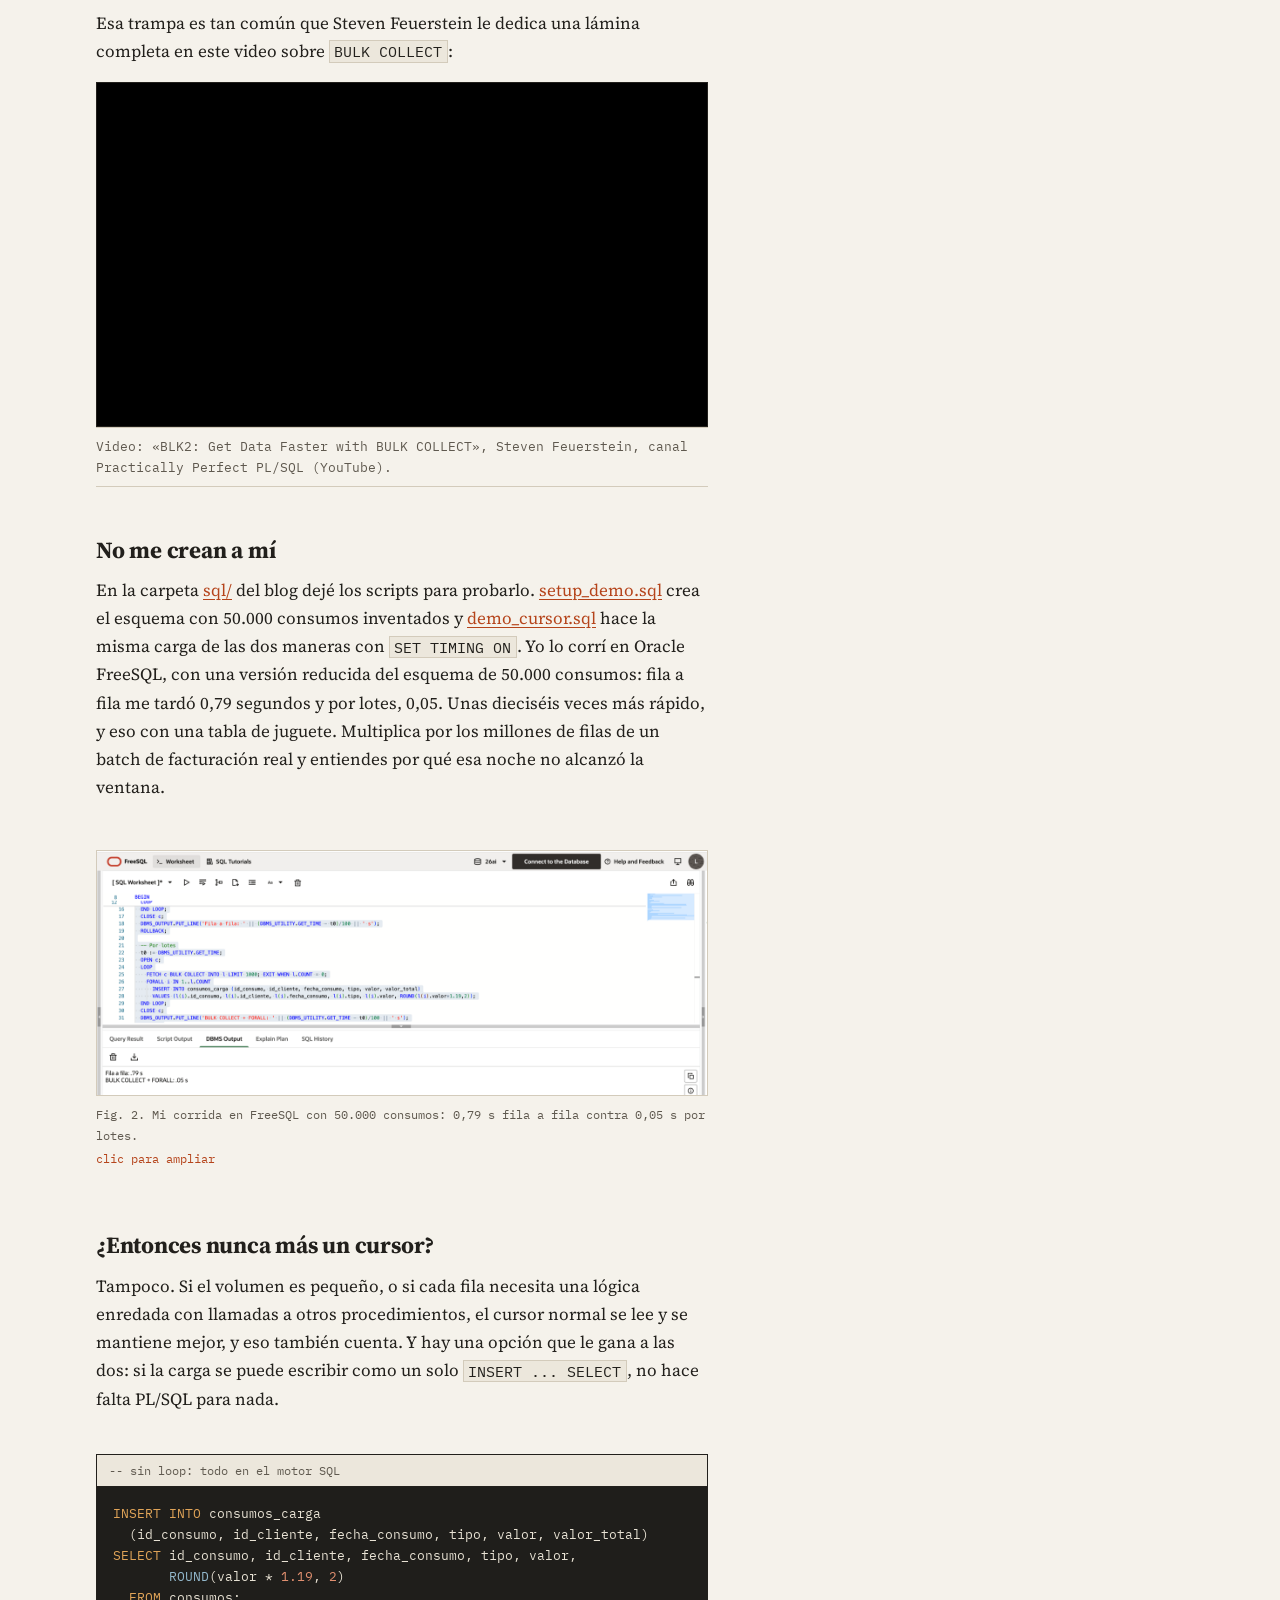
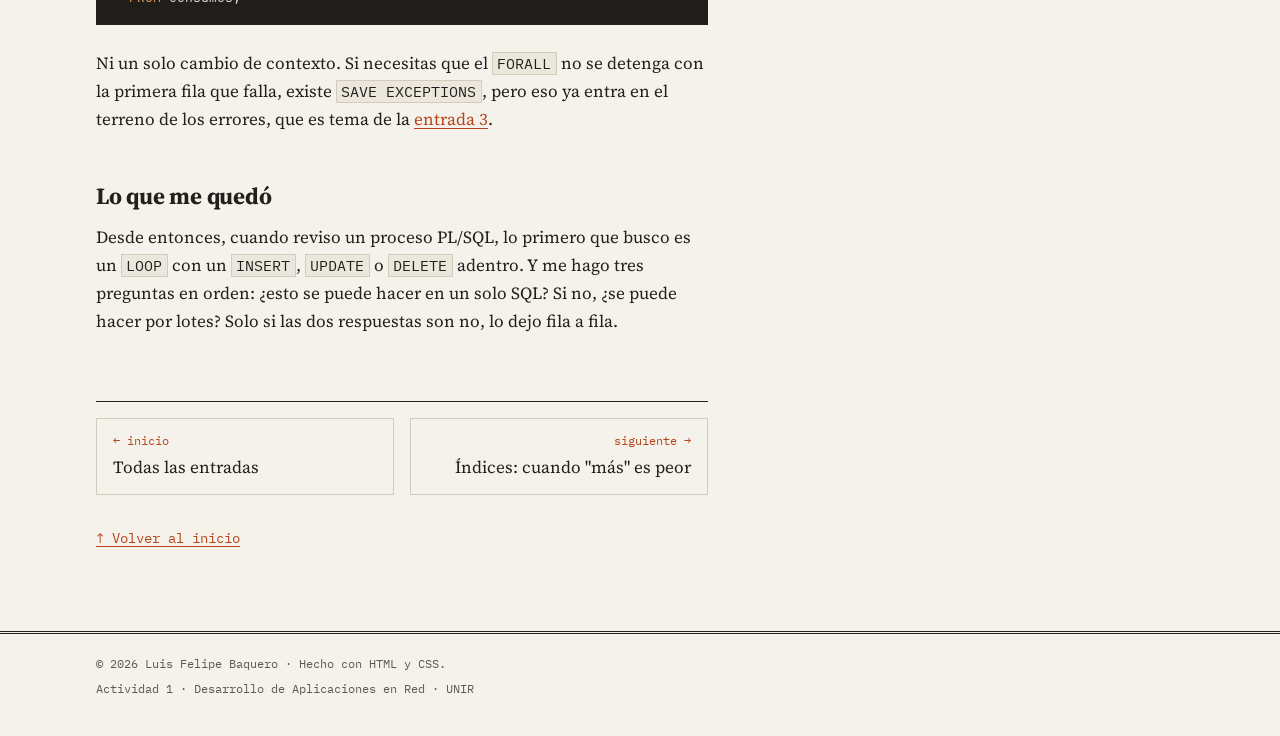
==== commit 981a6241: "Pantallazos ampliables en las entradas Cada pantallazo PNG abre en tamaño completo en una pestaña nu" ====
--- a/posts/cursor-batch-3am.html
+++ b/posts/cursor-batch-3am.html
@@ -147,8 +147,10 @@
         <p>En la carpeta <a href="../sql/setup_demo.sql">sql/</a> del blog dejé los scripts para probarlo. <a href="../sql/setup_demo.sql">setup_demo.sql</a> crea el esquema con 50.000 consumos inventados y <a href="../sql/demo_cursor.sql">demo_cursor.sql</a> hace la misma carga de las dos maneras con <code>SET TIMING ON</code>. Yo lo corrí en Oracle FreeSQL, con una versión reducida del esquema de 50.000 consumos: fila a fila me tardó 0,79 segundos y por lotes, 0,05. Unas dieciséis veces más rápido, y eso con una tabla de juguete. Multiplica por los millones de filas de un batch de facturación real y entiendes por qué esa noche no alcanzó la ventana.</p>
 
         <figure>
-          <img src="../img/cursor-tiempos.png" alt="Pantallazo de Oracle FreeSQL: el bloque PL/SQL con la carga por lotes y, en la pestaña DBMS Output, los tiempos medidos: fila a fila 0,79 segundos y BULK COLLECT más FORALL 0,05 segundos." width="1400" height="560" loading="lazy">
-          <figcaption>Fig. 2. Mi corrida en FreeSQL con 50.000 consumos: 0,79 s fila a fila contra 0,05 s por lotes.</figcaption>
+          <a class="ampliable" href="../img/cursor-tiempos.png" target="_blank" rel="noopener" title="Abrir la imagen en tamaño completo">
+            <img src="../img/cursor-tiempos.png" alt="Pantallazo de Oracle FreeSQL: el bloque PL/SQL con la carga por lotes y, en la pestaña DBMS Output, los tiempos medidos: fila a fila 0,79 segundos y BULK COLLECT más FORALL 0,05 segundos." width="1400" height="560" loading="lazy">
+          </a>
+          <figcaption>Fig. 2. Mi corrida en FreeSQL con 50.000 consumos: 0,79 s fila a fila contra 0,05 s por lotes.<span class="ampliar">clic para ampliar</span></figcaption>
         </figure>
 
 
--- a/css/styles.css
+++ b/css/styles.css
@@ -407,6 +407,11 @@
   color: var(--tinta-suave);
   margin-top: 0.5rem;
 }
+
+/* Pantallazos que se abren en tamaño completo al hacer clic */
+.ampliable { display: block; cursor: zoom-in; }
+.ampliable:hover img { border-color: var(--acento); }
+.ampliar { display: block; margin-top: 0.15rem; color: var(--acento); }
 
 /* Los SVG propios tienen fondo blanco; en modo oscuro se baja un poco el brillo */
 :root[data-theme="dark"] figure img { filter: brightness(0.9); }
